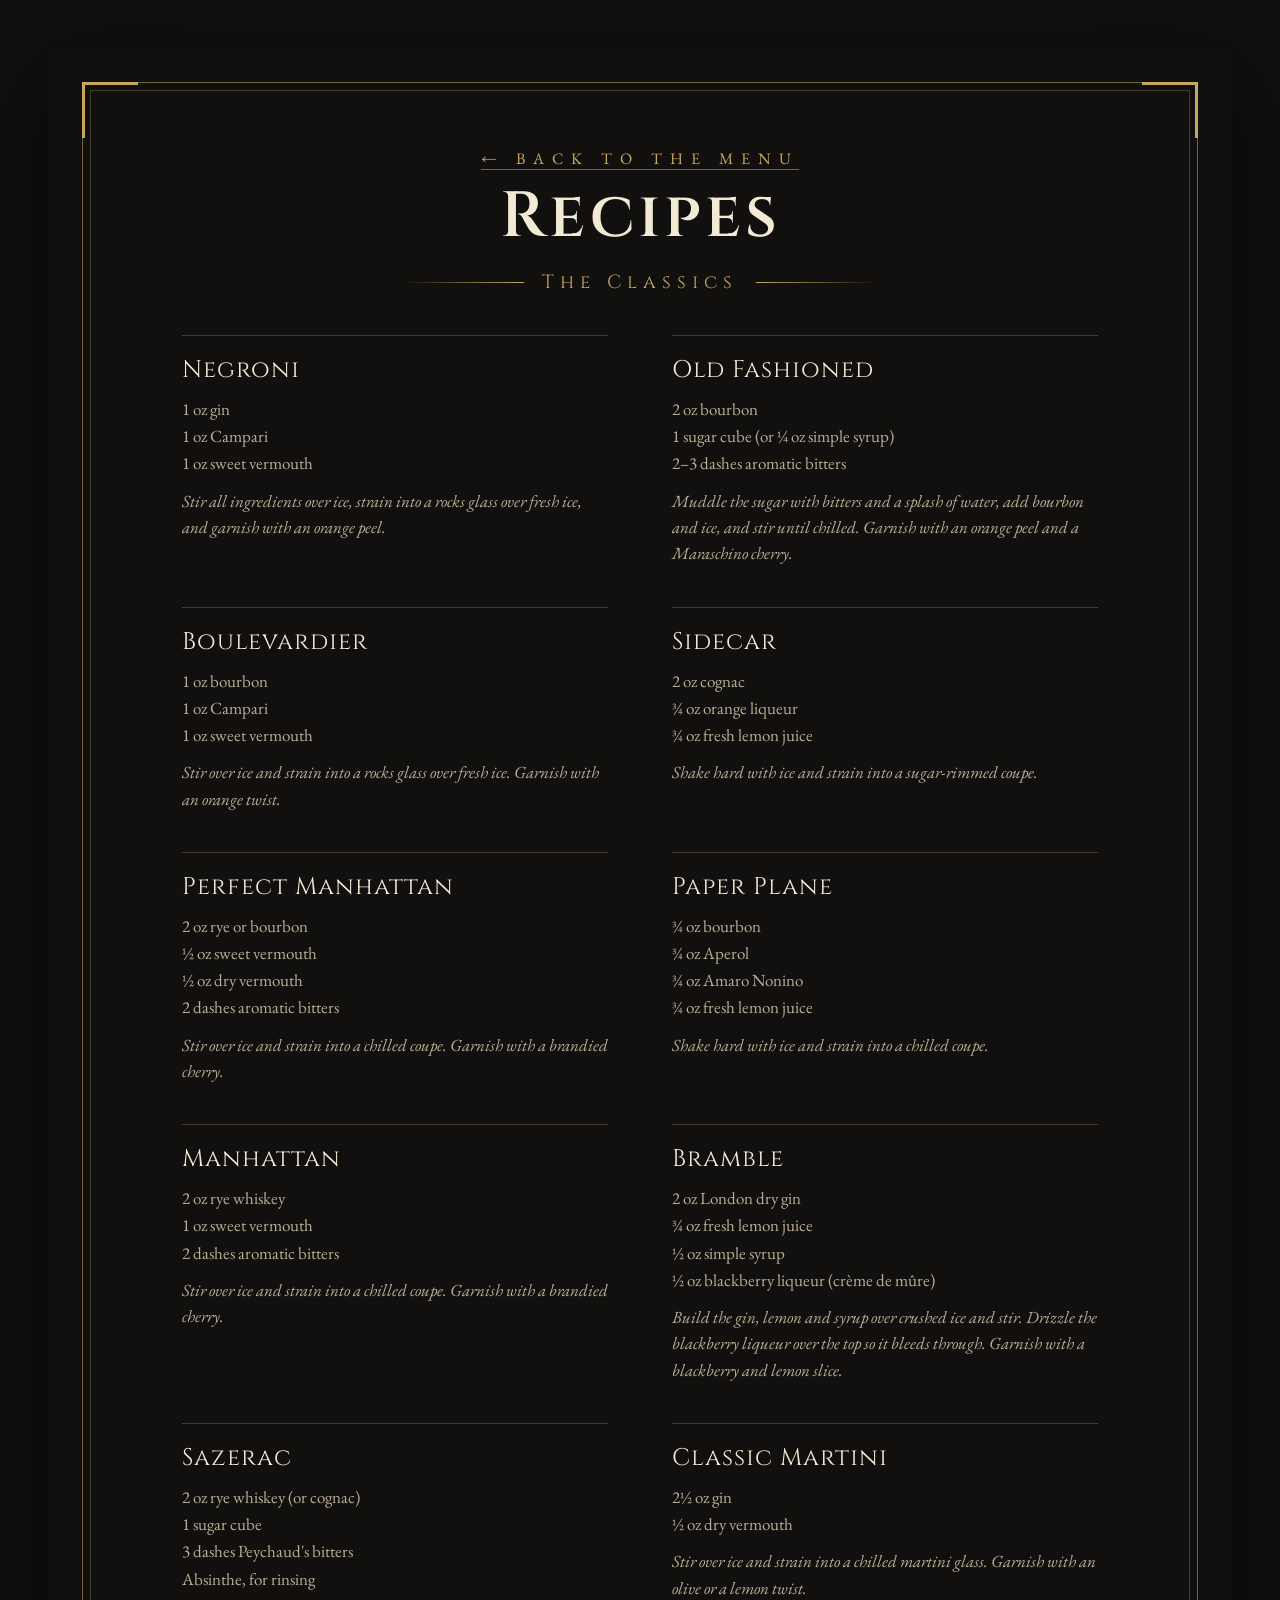
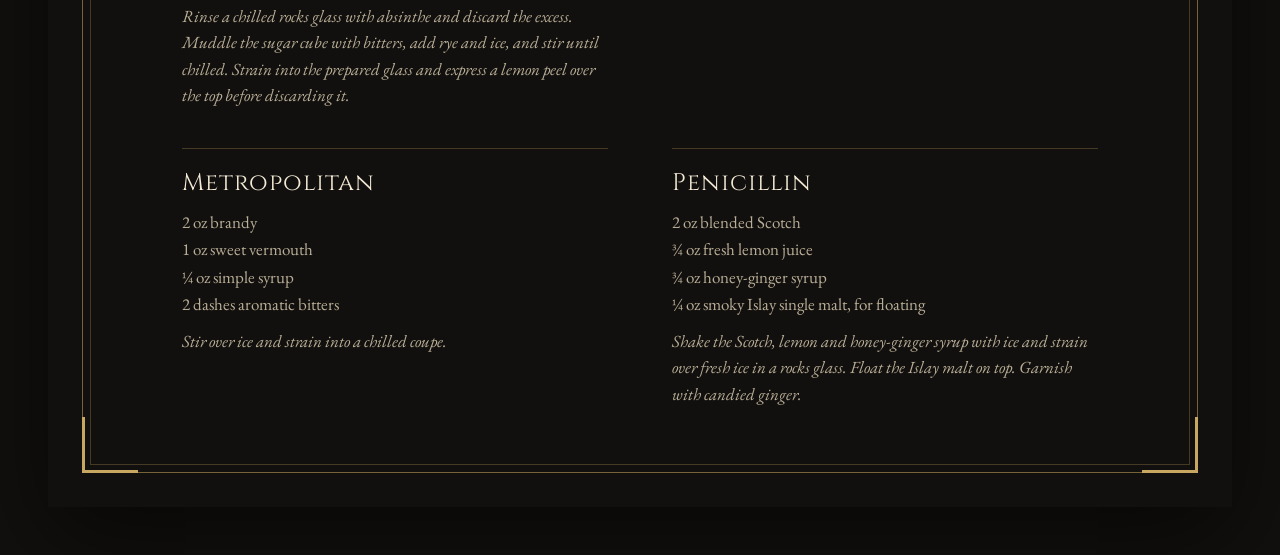
==== recipes.html @ 2276cbf9 "Add recipes page and link cocktail names to their recipe" ====
<!DOCTYPE html>
<html lang="en">
<head>
<meta charset="utf-8">
<meta name="viewport" content="width=device-width, initial-scale=1">
<title>Recipes — Mick's Speakeasy</title>
<meta name="description" content="Full recipes for the classic cocktails on the Mick's Speakeasy menu.">
<link rel="preconnect" href="https://fonts.googleapis.com">
<link rel="preconnect" href="https://fonts.gstatic.com" crossorigin>
<link href="https://fonts.googleapis.com/css2?family=Cinzel:wght@400;500;600&family=EB+Garamond:ital@0;1&display=swap" rel="stylesheet">
<link rel="stylesheet" href="styles.css">
</head>
<body>
  <main class="menu">
    <div class="frame frame--outer"></div>
    <div class="frame frame--inner"></div>
    <span class="corner corner--tl"></span>
    <span class="corner corner--tr"></span>
    <span class="corner corner--bl"></span>
    <span class="corner corner--br"></span>

    <div class="menu__content">
      <header class="menu__header">
        <p class="menu__established"><a class="back-link" href="index.html">&larr; Back to the Menu</a></p>
        <h1 class="menu__title">Recipes</h1>
        <div class="menu__subtitle">
          <span class="menu__rule menu__rule--left"></span>
          <span class="menu__section">The Classics</span>
          <span class="menu__rule menu__rule--right"></span>
        </div>
      </header>

      <div class="recipe__grid">
        <article class="recipe" id="negroni">
          <h2 class="recipe__name">Negroni</h2>
          <ul class="recipe__ingredients">
            <li>1 oz gin</li>
            <li>1 oz Campari</li>
            <li>1 oz sweet vermouth</li>
          </ul>
          <p class="recipe__method">Stir all ingredients over ice, strain into a rocks glass over fresh ice, and garnish with an orange peel.</p>
        </article>

        <article class="recipe" id="old-fashioned">
          <h2 class="recipe__name">Old Fashioned</h2>
          <ul class="recipe__ingredients">
            <li>2 oz bourbon</li>
            <li>1 sugar cube (or &frac14; oz simple syrup)</li>
            <li>2–3 dashes aromatic bitters</li>
          </ul>
          <p class="recipe__method">Muddle the sugar with bitters and a splash of water, add bourbon and ice, and stir until chilled. Garnish with an orange peel and a Maraschino cherry.</p>
        </article>

        <article class="recipe" id="boulevardier">
          <h2 class="recipe__name">Boulevardier</h2>
          <ul class="recipe__ingredients">
            <li>1 oz bourbon</li>
            <li>1 oz Campari</li>
            <li>1 oz sweet vermouth</li>
          </ul>
          <p class="recipe__method">Stir over ice and strain into a rocks glass over fresh ice. Garnish with an orange twist.</p>
        </article>

        <article class="recipe" id="sidecar">
          <h2 class="recipe__name">Sidecar</h2>
          <ul class="recipe__ingredients">
            <li>2 oz cognac</li>
            <li>&frac34; oz orange liqueur</li>
            <li>&frac34; oz fresh lemon juice</li>
          </ul>
          <p class="recipe__method">Shake hard with ice and strain into a sugar-rimmed coupe.</p>
        </article>

        <article class="recipe" id="perfect-manhattan">
          <h2 class="recipe__name">Perfect Manhattan</h2>
          <ul class="recipe__ingredients">
            <li>2 oz rye or bourbon</li>
            <li>&frac12; oz sweet vermouth</li>
            <li>&frac12; oz dry vermouth</li>
            <li>2 dashes aromatic bitters</li>
          </ul>
          <p class="recipe__method">Stir over ice and strain into a chilled coupe. Garnish with a brandied cherry.</p>
        </article>

        <article class="recipe" id="paper-plane">
          <h2 class="recipe__name">Paper Plane</h2>
          <ul class="recipe__ingredients">
            <li>&frac34; oz bourbon</li>
            <li>&frac34; oz Aperol</li>
            <li>&frac34; oz Amaro Nonino</li>
            <li>&frac34; oz fresh lemon juice</li>
          </ul>
          <p class="recipe__method">Shake hard with ice and strain into a chilled coupe.</p>
        </article>

        <article class="recipe" id="manhattan">
          <h2 class="recipe__name">Manhattan</h2>
          <ul class="recipe__ingredients">
            <li>2 oz rye whiskey</li>
            <li>1 oz sweet vermouth</li>
            <li>2 dashes aromatic bitters</li>
          </ul>
          <p class="recipe__method">Stir over ice and strain into a chilled coupe. Garnish with a brandied cherry.</p>
        </article>

        <article class="recipe" id="bramble">
          <h2 class="recipe__name">Bramble</h2>
          <ul class="recipe__ingredients">
            <li>2 oz London dry gin</li>
            <li>&frac34; oz fresh lemon juice</li>
            <li>&frac12; oz simple syrup</li>
            <li>&frac12; oz blackberry liqueur (crème de mûre)</li>
          </ul>
          <p class="recipe__method">Build the gin, lemon and syrup over crushed ice and stir. Drizzle the blackberry liqueur over the top so it bleeds through. Garnish with a blackberry and lemon slice.</p>
        </article>

        <article class="recipe" id="sazerac">
          <h2 class="recipe__name">Sazerac</h2>
          <ul class="recipe__ingredients">
            <li>2 oz rye whiskey (or cognac)</li>
            <li>1 sugar cube</li>
            <li>3 dashes Peychaud's bitters</li>
            <li>Absinthe, for rinsing</li>
          </ul>
          <p class="recipe__method">Rinse a chilled rocks glass with absinthe and discard the excess. Muddle the sugar cube with bitters, add rye and ice, and stir until chilled. Strain into the prepared glass and express a lemon peel over the top before discarding it.</p>
        </article>

        <article class="recipe" id="classic-martini">
          <h2 class="recipe__name">Classic Martini</h2>
          <ul class="recipe__ingredients">
            <li>2&frac12; oz gin</li>
            <li>&frac12; oz dry vermouth</li>
          </ul>
          <p class="recipe__method">Stir over ice and strain into a chilled martini glass. Garnish with an olive or a lemon twist.</p>
        </article>

        <article class="recipe" id="metropolitan">
          <h2 class="recipe__name">Metropolitan</h2>
          <ul class="recipe__ingredients">
            <li>2 oz brandy</li>
            <li>1 oz sweet vermouth</li>
            <li>&frac14; oz simple syrup</li>
            <li>2 dashes aromatic bitters</li>
          </ul>
          <p class="recipe__method">Stir over ice and strain into a chilled coupe.</p>
        </article>

        <article class="recipe" id="penicillin">
          <h2 class="recipe__name">Penicillin</h2>
          <ul class="recipe__ingredients">
            <li>2 oz blended Scotch</li>
            <li>&frac34; oz fresh lemon juice</li>
            <li>&frac34; oz honey-ginger syrup</li>
            <li>&frac14; oz smoky Islay single malt, for floating</li>
          </ul>
          <p class="recipe__method">Shake the Scotch, lemon and honey-ginger syrup with ice and strain over fresh ice in a rocks glass. Float the Islay malt on top. Garnish with candied ginger.</p>
        </article>
      </div>
    </div>
  </main>
</body>
</html>
---- styles.css ----
:root {
  --bg: #12100e;
  --gold: #c8a860;
  --gold-soft: rgba(200, 168, 96, 0.55);
  --gold-faint: rgba(200, 168, 96, 0.28);
  --cream: #f3ead6;
  --muted: #b9ae97;
}

* {
  margin: 0;
  padding: 0;
  box-sizing: border-box;
}

body {
  background: var(--bg);
  font-family: 'EB Garamond', serif;
  min-height: 100vh;
  display: flex;
  align-items: center;
  justify-content: center;
  padding: clamp(16px, 4vw, 48px);
}

.menu {
  position: relative;
  width: 100%;
  max-width: 1200px;
  background: var(--bg);
  box-shadow: 0 30px 90px rgba(0, 0, 0, 0.55);
}

.frame {
  position: absolute;
  pointer-events: none;
}

.frame--outer {
  inset: clamp(14px, 3vw, 34px);
  border: 1px solid var(--gold-soft);
}

.frame--inner {
  inset: clamp(18px, 3.6vw, 42px);
  border: 1px solid var(--gold-faint);
}

.corner {
  position: absolute;
  width: clamp(28px, 5vw, 56px);
  height: clamp(28px, 5vw, 56px);
  pointer-events: none;
}

.corner--tl {
  top: clamp(14px, 3vw, 34px);
  left: clamp(14px, 3vw, 34px);
  border-top: 3px solid var(--gold);
  border-left: 3px solid var(--gold);
}

.corner--tr {
  top: clamp(14px, 3vw, 34px);
  right: clamp(14px, 3vw, 34px);
  border-top: 3px solid var(--gold);
  border-right: 3px solid var(--gold);
}

.corner--bl {
  bottom: clamp(14px, 3vw, 34px);
  left: clamp(14px, 3vw, 34px);
  border-bottom: 3px solid var(--gold);
  border-left: 3px solid var(--gold);
}

.corner--br {
  bottom: clamp(14px, 3vw, 34px);
  right: clamp(14px, 3vw, 34px);
  border-bottom: 3px solid var(--gold);
  border-right: 3px solid var(--gold);
}

.menu__content {
  position: relative;
  padding: clamp(32px, 6vw, 58px) clamp(24px, 8vw, 92px);
  margin: clamp(18px, 3.6vw, 42px);
}

.menu__header {
  text-align: center;
  margin-bottom: clamp(24px, 4vw, 40px);
}

.menu__established {
  color: var(--gold);
  letter-spacing: 8px;
  font-size: clamp(11px, 1.6vw, 16px);
  text-transform: uppercase;
  margin-bottom: 16px;
}

.menu__title {
  font-family: 'Cinzel', serif;
  color: var(--cream);
  font-size: clamp(32px, 7vw, 64px);
  font-weight: 600;
  letter-spacing: 4px;
  line-height: 1;
}

.menu__subtitle {
  display: flex;
  align-items: center;
  justify-content: center;
  gap: 18px;
  margin-top: 20px;
}

.menu__rule {
  height: 1px;
  width: clamp(40px, 10vw, 120px);
}

.menu__rule--left {
  background: linear-gradient(90deg, transparent, var(--gold));
}

.menu__rule--right {
  background: linear-gradient(270deg, transparent, var(--gold));
}

.menu__section {
  color: var(--gold);
  font-family: 'Cinzel', serif;
  letter-spacing: 6px;
  font-size: clamp(13px, 2vw, 19px);
  white-space: nowrap;
}

.menu__columns {
  display: grid;
  grid-template-columns: 1fr 1px 1fr;
  column-gap: clamp(24px, 5vw, 64px);
}

.menu__divider {
  background: linear-gradient(var(--bg), rgba(200, 168, 96, 0.5), var(--bg));
}

.menu__list {
  list-style: none;
  display: flex;
  flex-direction: column;
  gap: 30px;
}

.cocktail__name {
  font-family: 'Cinzel', serif;
  color: var(--cream);
  font-size: clamp(20px, 3vw, 27px);
  letter-spacing: 1px;
  font-weight: 400;
}

.cocktail__desc {
  color: var(--muted);
  font-size: clamp(15px, 2vw, 19px);
  font-style: italic;
  margin-top: 6px;
  line-height: 1.45;
}

.cocktail__link {
  color: inherit;
  text-decoration: none;
  border-bottom: 1px solid transparent;
  transition: color 0.2s ease, border-color 0.2s ease;
}

.cocktail__link:hover,
.cocktail__link:focus-visible {
  color: var(--gold);
  border-bottom-color: var(--gold-soft);
}

.back-link {
  color: var(--gold);
  text-decoration: none;
  border-bottom: 1px solid var(--gold-soft);
}

.back-link:hover,
.back-link:focus-visible {
  color: var(--cream);
  border-bottom-color: var(--gold);
}

.recipe__grid {
  display: grid;
  grid-template-columns: repeat(2, 1fr);
  column-gap: clamp(24px, 5vw, 64px);
  row-gap: clamp(28px, 4vw, 40px);
}

.recipe {
  border-top: 1px solid var(--gold-faint);
  padding-top: 18px;
}

.recipe__name {
  font-family: 'Cinzel', serif;
  color: var(--cream);
  font-size: clamp(19px, 2.6vw, 24px);
  letter-spacing: 1px;
  font-weight: 400;
  margin-bottom: 10px;
}

.recipe__ingredients {
  list-style: none;
  color: var(--muted);
  font-size: clamp(14px, 1.8vw, 17px);
  line-height: 1.6;
  margin-bottom: 10px;
}

.recipe__method {
  color: var(--muted);
  font-size: clamp(14px, 1.8vw, 17px);
  font-style: italic;
  line-height: 1.55;
}

@media (max-width: 720px) {
  .recipe__grid {
    grid-template-columns: 1fr;
  }

  .recipe__ingredients,
  .recipe__method {
    color: #dcd3bf;
    font-size: 18px;
  }
}

@media (max-width: 720px) {
  .menu__columns {
    grid-template-columns: 1fr;
  }

  .menu__divider {
    display: none;
  }

  .menu__list:first-of-type {
    margin-bottom: 30px;
  }

  .corner {
    display: none;
  }

  .cocktail__desc {
    color: #dcd3bf;
    font-size: 20px;
  }
}
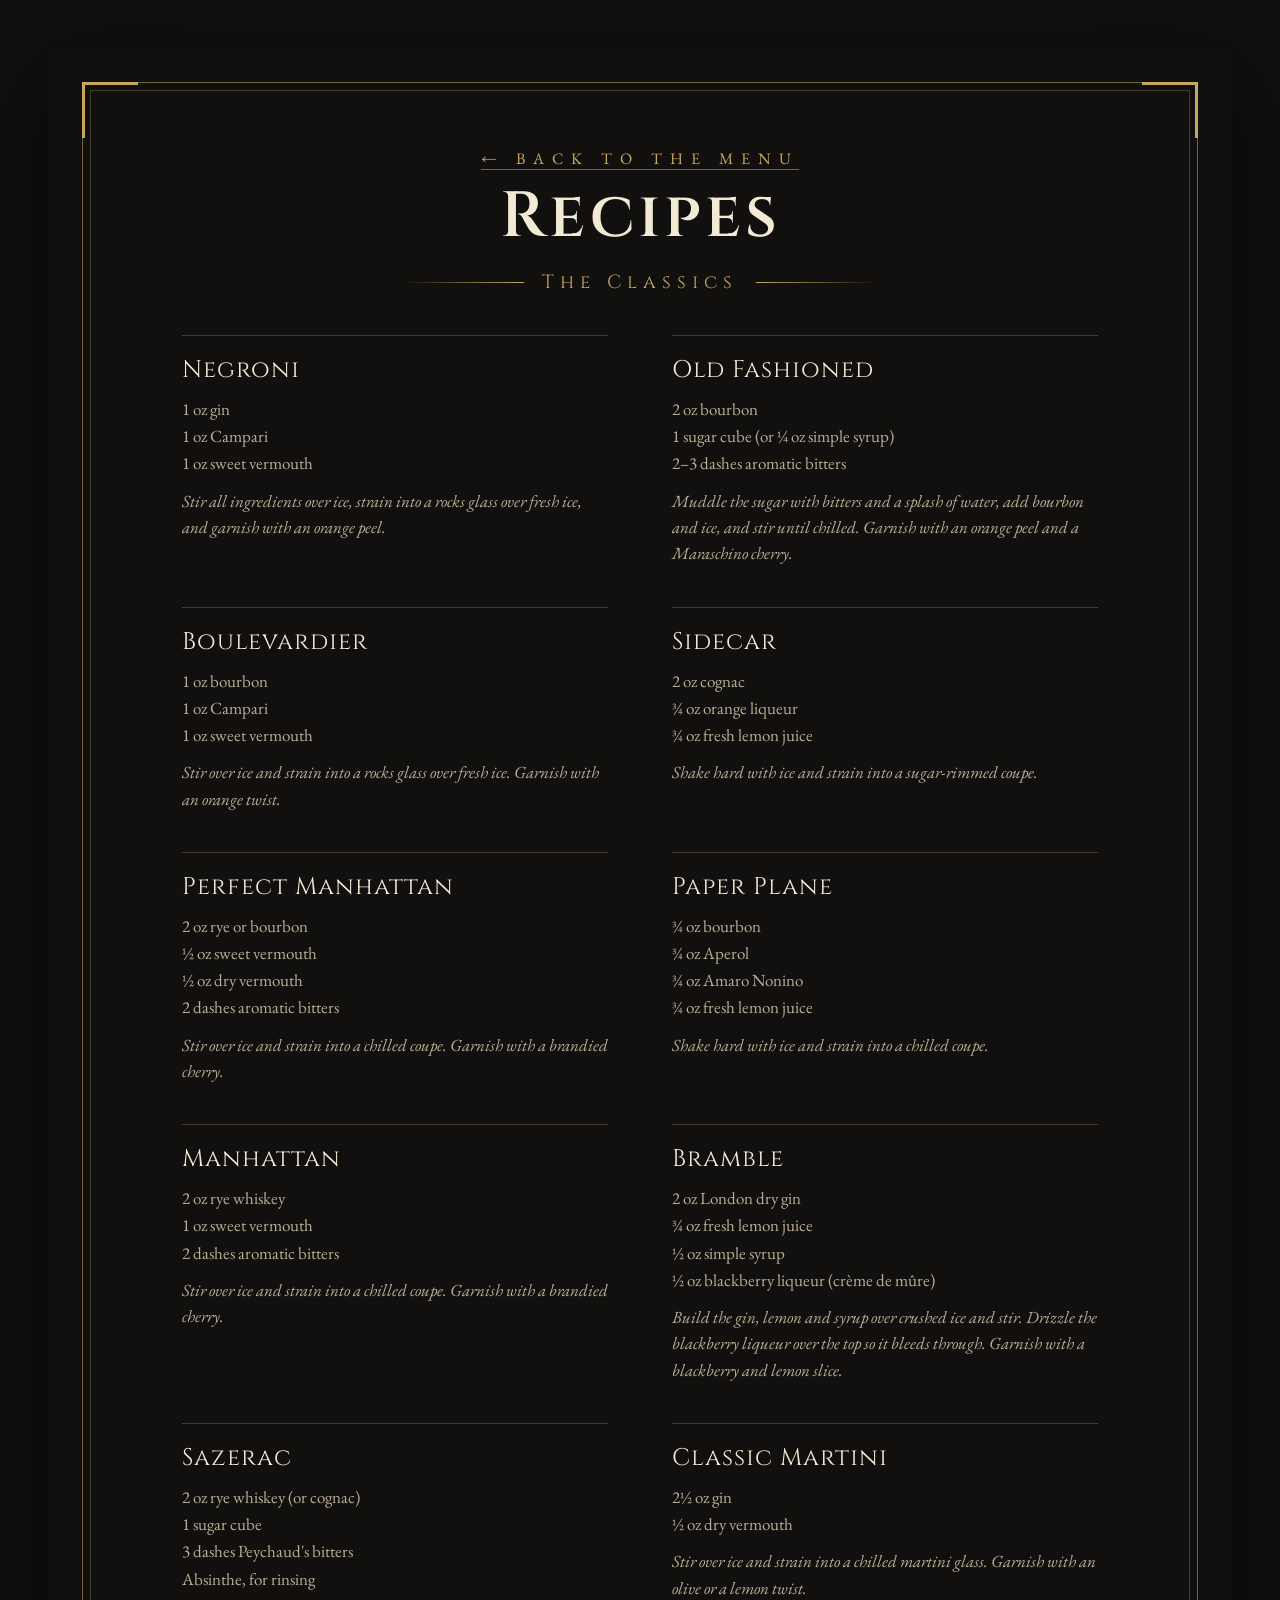
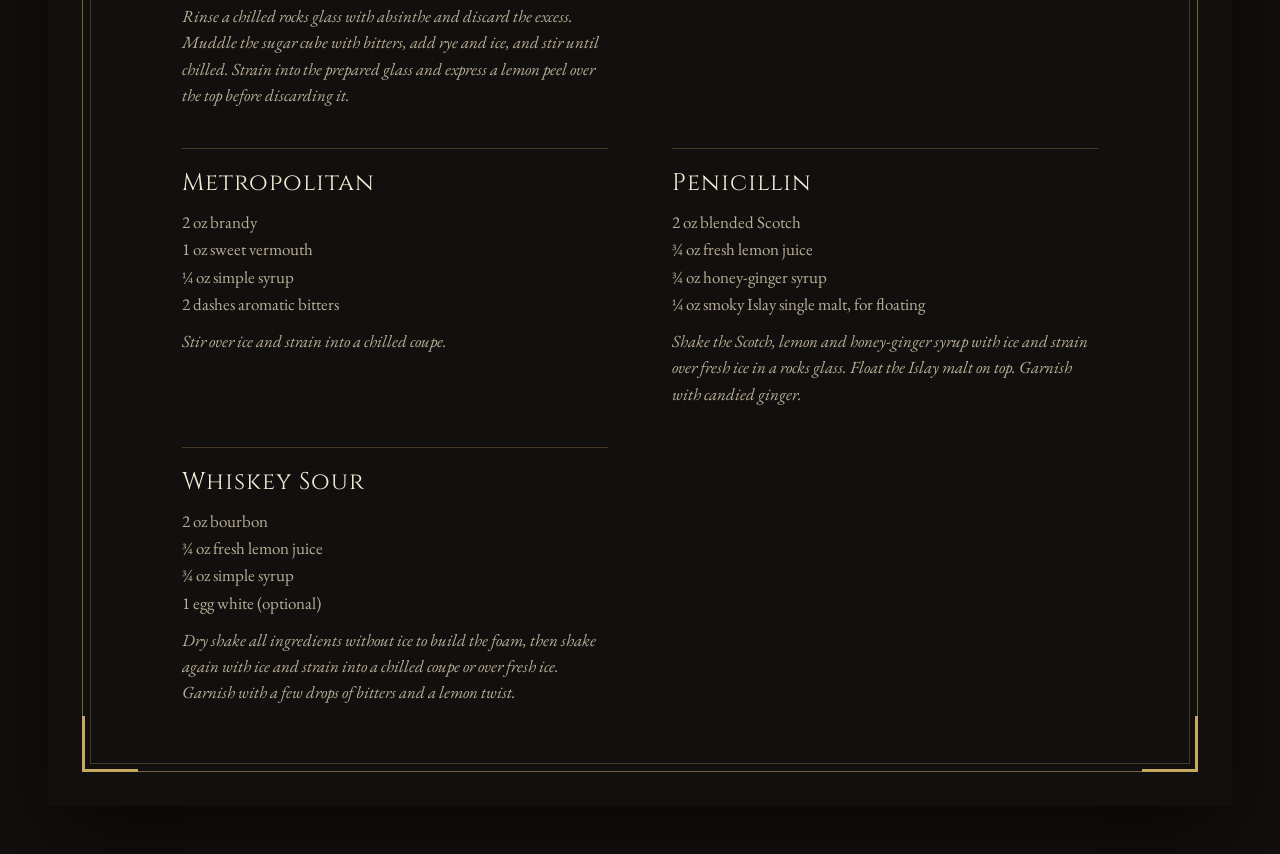
==== commit 739b0b26: "Add Whiskey Sour to menu and recipes" ====
--- a/recipes.html
+++ b/recipes.html
@@ -155,6 +155,17 @@
           </ul>
           <p class="recipe__method">Shake the Scotch, lemon and honey-ginger syrup with ice and strain over fresh ice in a rocks glass. Float the Islay malt on top. Garnish with candied ginger.</p>
         </article>
+
+        <article class="recipe" id="whiskey-sour">
+          <h2 class="recipe__name">Whiskey Sour</h2>
+          <ul class="recipe__ingredients">
+            <li>2 oz bourbon</li>
+            <li>&frac34; oz fresh lemon juice</li>
+            <li>&frac34; oz simple syrup</li>
+            <li>1 egg white (optional)</li>
+          </ul>
+          <p class="recipe__method">Dry shake all ingredients without ice to build the foam, then shake again with ice and strain into a chilled coupe or over fresh ice. Garnish with a few drops of bitters and a lemon twist.</p>
+        </article>
       </div>
     </div>
   </main>
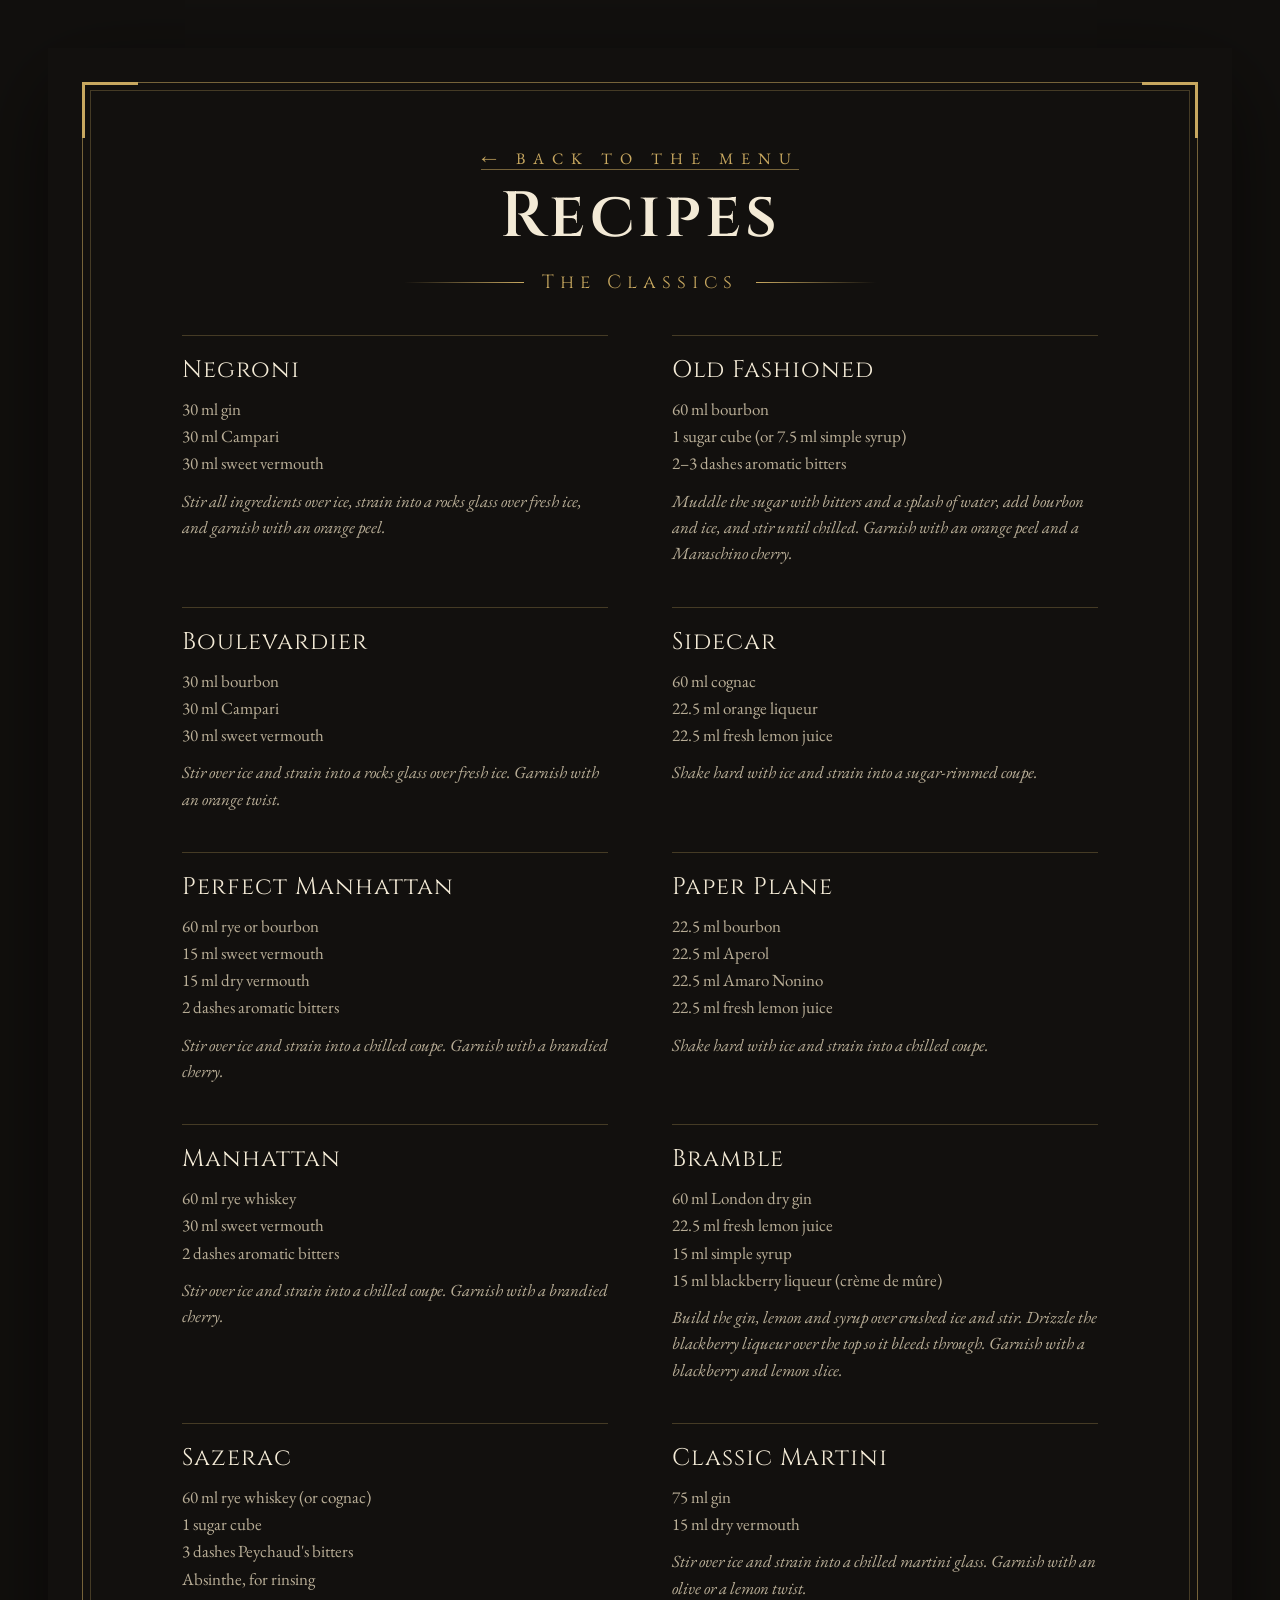
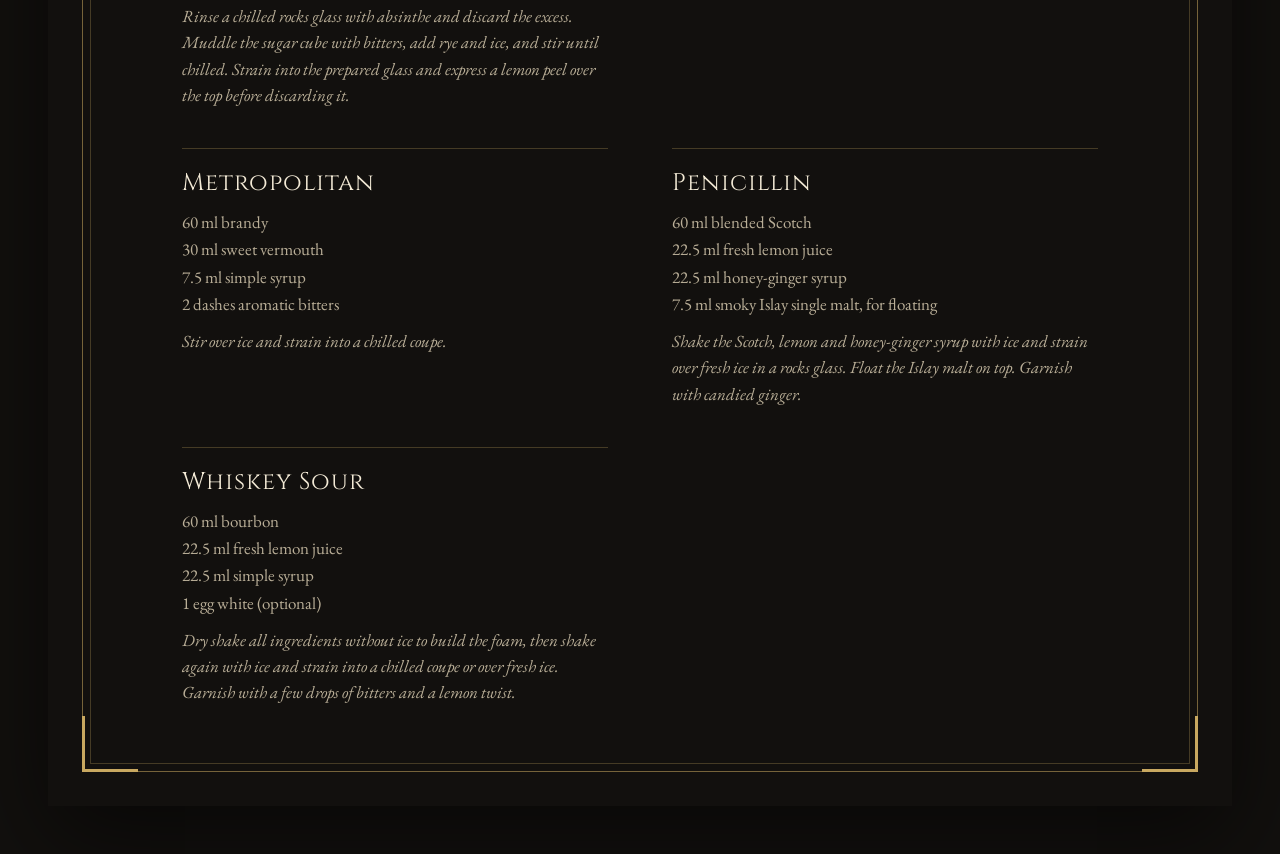
==== commit b67a2af2: "Convert recipe measurements to metric (ml)" ====
--- a/recipes.html
+++ b/recipes.html
@@ -4,6 +4,7 @@
 <meta charset="utf-8">
 <meta name="viewport" content="width=device-width, initial-scale=1">
 <title>Recipes — Mick's Speakeasy</title>
+<link rel="icon" type="image/svg+xml" href="favicon.svg">
 <meta name="description" content="Full recipes for the classic cocktails on the Mick's Speakeasy menu.">
 <link rel="preconnect" href="https://fonts.googleapis.com">
 <link rel="preconnect" href="https://fonts.gstatic.com" crossorigin>
@@ -34,9 +35,9 @@
         <article class="recipe" id="negroni">
           <h2 class="recipe__name">Negroni</h2>
           <ul class="recipe__ingredients">
-            <li>1 oz gin</li>
-            <li>1 oz Campari</li>
-            <li>1 oz sweet vermouth</li>
+            <li>30 ml gin</li>
+            <li>30 ml Campari</li>
+            <li>30 ml sweet vermouth</li>
           </ul>
           <p class="recipe__method">Stir all ingredients over ice, strain into a rocks glass over fresh ice, and garnish with an orange peel.</p>
         </article>
@@ -44,8 +45,8 @@
         <article class="recipe" id="old-fashioned">
           <h2 class="recipe__name">Old Fashioned</h2>
           <ul class="recipe__ingredients">
-            <li>2 oz bourbon</li>
-            <li>1 sugar cube (or &frac14; oz simple syrup)</li>
+            <li>60 ml bourbon</li>
+            <li>1 sugar cube (or 7.5 ml simple syrup)</li>
             <li>2–3 dashes aromatic bitters</li>
           </ul>
           <p class="recipe__method">Muddle the sugar with bitters and a splash of water, add bourbon and ice, and stir until chilled. Garnish with an orange peel and a Maraschino cherry.</p>
@@ -54,9 +55,9 @@
         <article class="recipe" id="boulevardier">
           <h2 class="recipe__name">Boulevardier</h2>
           <ul class="recipe__ingredients">
-            <li>1 oz bourbon</li>
-            <li>1 oz Campari</li>
-            <li>1 oz sweet vermouth</li>
+            <li>30 ml bourbon</li>
+            <li>30 ml Campari</li>
+            <li>30 ml sweet vermouth</li>
           </ul>
           <p class="recipe__method">Stir over ice and strain into a rocks glass over fresh ice. Garnish with an orange twist.</p>
         </article>
@@ -64,9 +65,9 @@
         <article class="recipe" id="sidecar">
           <h2 class="recipe__name">Sidecar</h2>
           <ul class="recipe__ingredients">
-            <li>2 oz cognac</li>
-            <li>&frac34; oz orange liqueur</li>
-            <li>&frac34; oz fresh lemon juice</li>
+            <li>60 ml cognac</li>
+            <li>22.5 ml orange liqueur</li>
+            <li>22.5 ml fresh lemon juice</li>
           </ul>
           <p class="recipe__method">Shake hard with ice and strain into a sugar-rimmed coupe.</p>
         </article>
@@ -74,9 +75,9 @@
         <article class="recipe" id="perfect-manhattan">
           <h2 class="recipe__name">Perfect Manhattan</h2>
           <ul class="recipe__ingredients">
-            <li>2 oz rye or bourbon</li>
-            <li>&frac12; oz sweet vermouth</li>
-            <li>&frac12; oz dry vermouth</li>
+            <li>60 ml rye or bourbon</li>
+            <li>15 ml sweet vermouth</li>
+            <li>15 ml dry vermouth</li>
             <li>2 dashes aromatic bitters</li>
           </ul>
           <p class="recipe__method">Stir over ice and strain into a chilled coupe. Garnish with a brandied cherry.</p>
@@ -85,10 +86,10 @@
         <article class="recipe" id="paper-plane">
           <h2 class="recipe__name">Paper Plane</h2>
           <ul class="recipe__ingredients">
-            <li>&frac34; oz bourbon</li>
-            <li>&frac34; oz Aperol</li>
-            <li>&frac34; oz Amaro Nonino</li>
-            <li>&frac34; oz fresh lemon juice</li>
+            <li>22.5 ml bourbon</li>
+            <li>22.5 ml Aperol</li>
+            <li>22.5 ml Amaro Nonino</li>
+            <li>22.5 ml fresh lemon juice</li>
           </ul>
           <p class="recipe__method">Shake hard with ice and strain into a chilled coupe.</p>
         </article>
@@ -96,8 +97,8 @@
         <article class="recipe" id="manhattan">
           <h2 class="recipe__name">Manhattan</h2>
           <ul class="recipe__ingredients">
-            <li>2 oz rye whiskey</li>
-            <li>1 oz sweet vermouth</li>
+            <li>60 ml rye whiskey</li>
+            <li>30 ml sweet vermouth</li>
             <li>2 dashes aromatic bitters</li>
           </ul>
           <p class="recipe__method">Stir over ice and strain into a chilled coupe. Garnish with a brandied cherry.</p>
@@ -106,10 +107,10 @@
         <article class="recipe" id="bramble">
           <h2 class="recipe__name">Bramble</h2>
           <ul class="recipe__ingredients">
-            <li>2 oz London dry gin</li>
-            <li>&frac34; oz fresh lemon juice</li>
-            <li>&frac12; oz simple syrup</li>
-            <li>&frac12; oz blackberry liqueur (crème de mûre)</li>
+            <li>60 ml London dry gin</li>
+            <li>22.5 ml fresh lemon juice</li>
+            <li>15 ml simple syrup</li>
+            <li>15 ml blackberry liqueur (crème de mûre)</li>
           </ul>
           <p class="recipe__method">Build the gin, lemon and syrup over crushed ice and stir. Drizzle the blackberry liqueur over the top so it bleeds through. Garnish with a blackberry and lemon slice.</p>
         </article>
@@ -117,7 +118,7 @@
         <article class="recipe" id="sazerac">
           <h2 class="recipe__name">Sazerac</h2>
           <ul class="recipe__ingredients">
-            <li>2 oz rye whiskey (or cognac)</li>
+            <li>60 ml rye whiskey (or cognac)</li>
             <li>1 sugar cube</li>
             <li>3 dashes Peychaud's bitters</li>
             <li>Absinthe, for rinsing</li>
@@ -128,8 +129,8 @@
         <article class="recipe" id="classic-martini">
           <h2 class="recipe__name">Classic Martini</h2>
           <ul class="recipe__ingredients">
-            <li>2&frac12; oz gin</li>
-            <li>&frac12; oz dry vermouth</li>
+            <li>75 ml gin</li>
+            <li>15 ml dry vermouth</li>
           </ul>
           <p class="recipe__method">Stir over ice and strain into a chilled martini glass. Garnish with an olive or a lemon twist.</p>
         </article>
@@ -137,9 +138,9 @@
         <article class="recipe" id="metropolitan">
           <h2 class="recipe__name">Metropolitan</h2>
           <ul class="recipe__ingredients">
-            <li>2 oz brandy</li>
-            <li>1 oz sweet vermouth</li>
-            <li>&frac14; oz simple syrup</li>
+            <li>60 ml brandy</li>
+            <li>30 ml sweet vermouth</li>
+            <li>7.5 ml simple syrup</li>
             <li>2 dashes aromatic bitters</li>
           </ul>
           <p class="recipe__method">Stir over ice and strain into a chilled coupe.</p>
@@ -148,10 +149,10 @@
         <article class="recipe" id="penicillin">
           <h2 class="recipe__name">Penicillin</h2>
           <ul class="recipe__ingredients">
-            <li>2 oz blended Scotch</li>
-            <li>&frac34; oz fresh lemon juice</li>
-            <li>&frac34; oz honey-ginger syrup</li>
-            <li>&frac14; oz smoky Islay single malt, for floating</li>
+            <li>60 ml blended Scotch</li>
+            <li>22.5 ml fresh lemon juice</li>
+            <li>22.5 ml honey-ginger syrup</li>
+            <li>7.5 ml smoky Islay single malt, for floating</li>
           </ul>
           <p class="recipe__method">Shake the Scotch, lemon and honey-ginger syrup with ice and strain over fresh ice in a rocks glass. Float the Islay malt on top. Garnish with candied ginger.</p>
         </article>
@@ -159,9 +160,9 @@
         <article class="recipe" id="whiskey-sour">
           <h2 class="recipe__name">Whiskey Sour</h2>
           <ul class="recipe__ingredients">
-            <li>2 oz bourbon</li>
-            <li>&frac34; oz fresh lemon juice</li>
-            <li>&frac34; oz simple syrup</li>
+            <li>60 ml bourbon</li>
+            <li>22.5 ml fresh lemon juice</li>
+            <li>22.5 ml simple syrup</li>
             <li>1 egg white (optional)</li>
           </ul>
           <p class="recipe__method">Dry shake all ingredients without ice to build the foam, then shake again with ice and strain into a chilled coupe or over fresh ice. Garnish with a few drops of bitters and a lemon twist.</p>
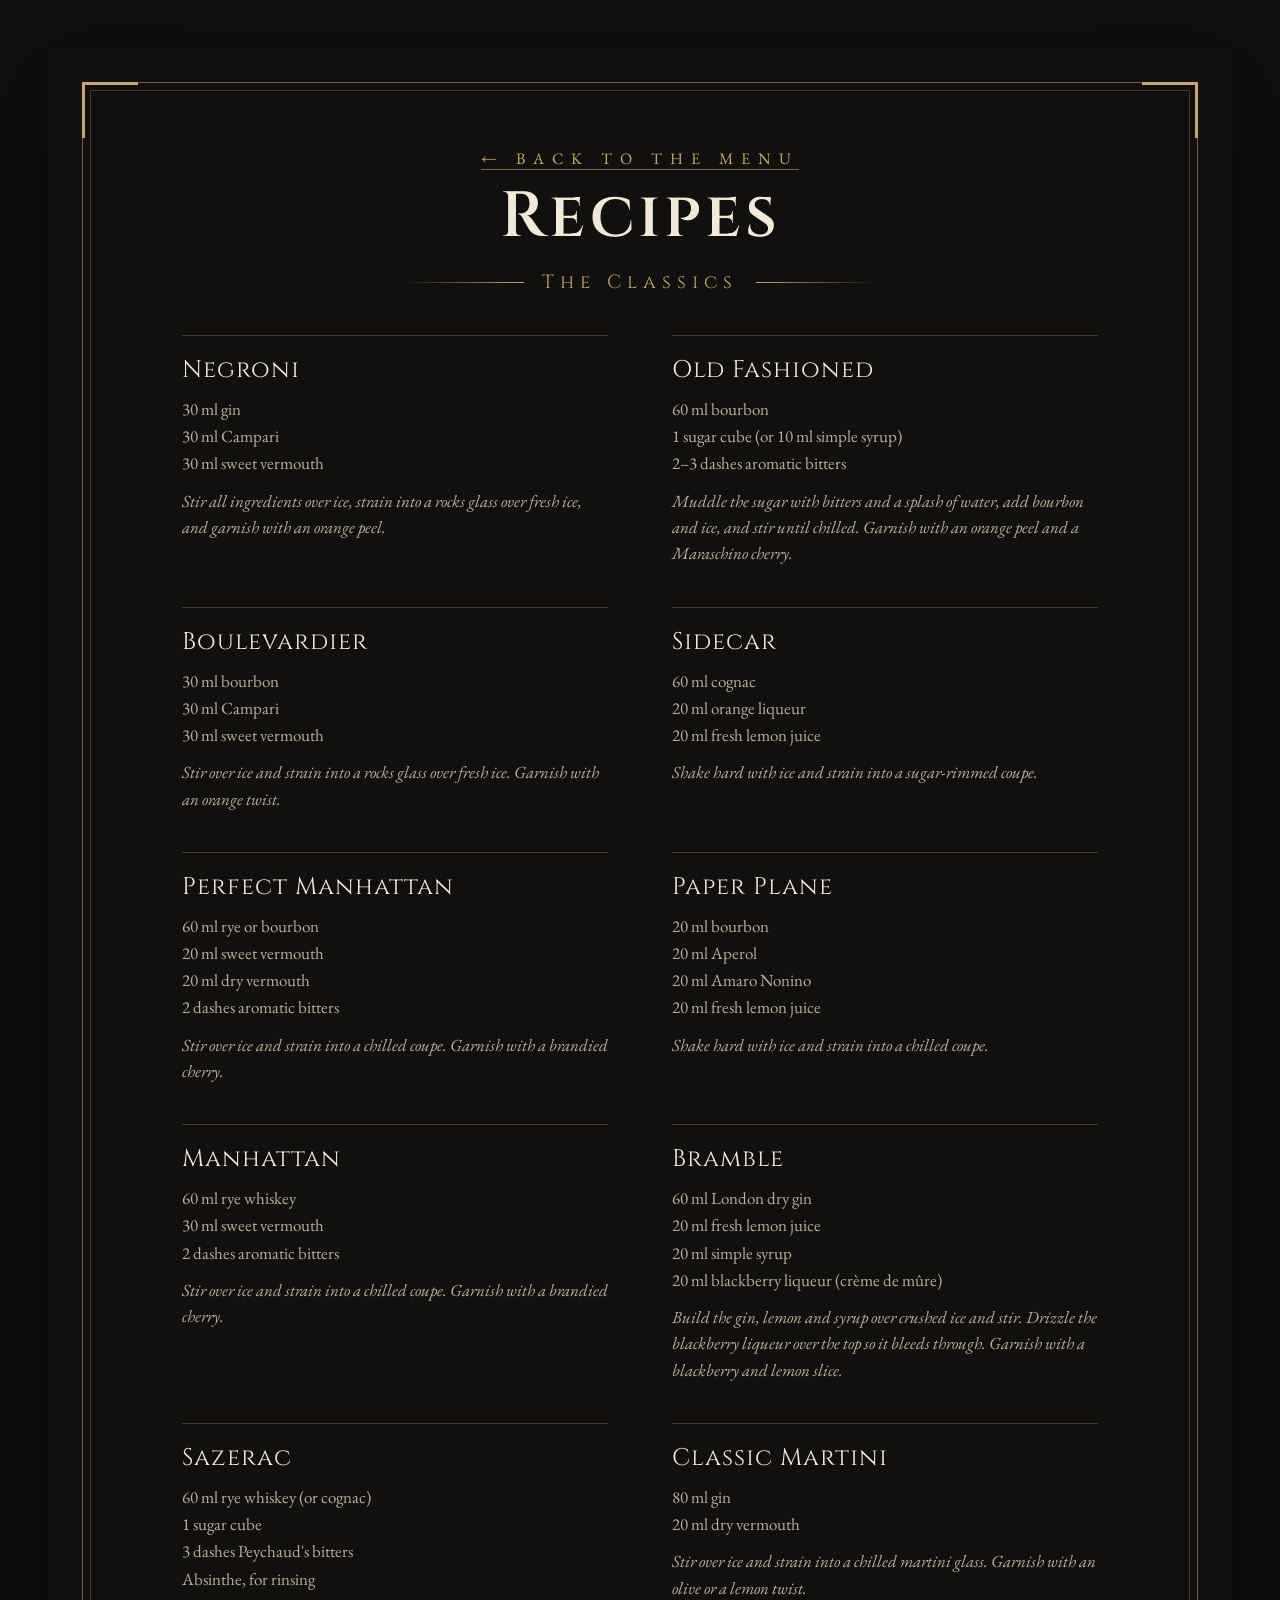
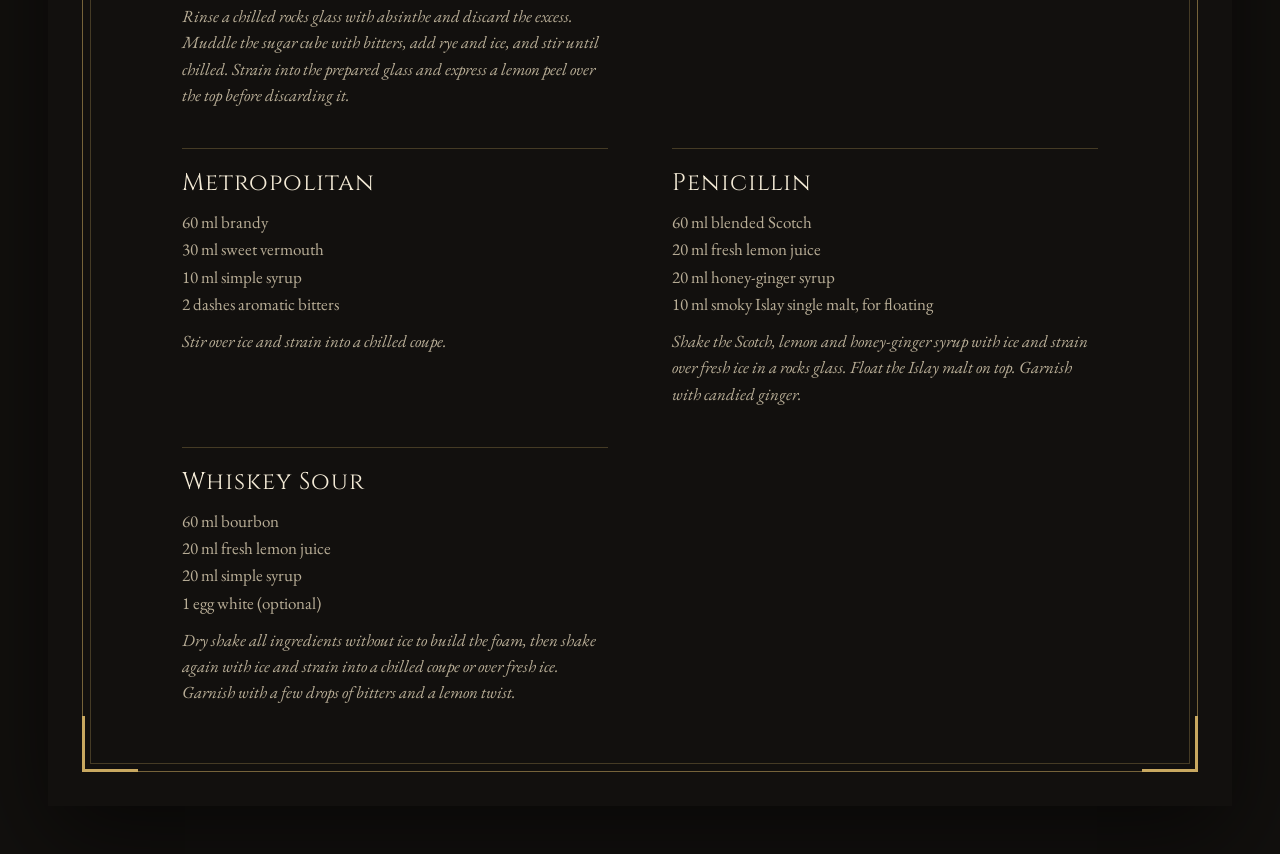
==== commit 84f6d2ed: "Round recipe measurements to nearest 10ml" ====
--- a/recipes.html
+++ b/recipes.html
@@ -46,7 +46,7 @@
           <h2 class="recipe__name">Old Fashioned</h2>
           <ul class="recipe__ingredients">
             <li>60 ml bourbon</li>
-            <li>1 sugar cube (or 7.5 ml simple syrup)</li>
+            <li>1 sugar cube (or 10 ml simple syrup)</li>
             <li>2–3 dashes aromatic bitters</li>
           </ul>
           <p class="recipe__method">Muddle the sugar with bitters and a splash of water, add bourbon and ice, and stir until chilled. Garnish with an orange peel and a Maraschino cherry.</p>
@@ -66,8 +66,8 @@
           <h2 class="recipe__name">Sidecar</h2>
           <ul class="recipe__ingredients">
             <li>60 ml cognac</li>
-            <li>22.5 ml orange liqueur</li>
-            <li>22.5 ml fresh lemon juice</li>
+            <li>20 ml orange liqueur</li>
+            <li>20 ml fresh lemon juice</li>
           </ul>
           <p class="recipe__method">Shake hard with ice and strain into a sugar-rimmed coupe.</p>
         </article>
@@ -76,8 +76,8 @@
           <h2 class="recipe__name">Perfect Manhattan</h2>
           <ul class="recipe__ingredients">
             <li>60 ml rye or bourbon</li>
-            <li>15 ml sweet vermouth</li>
-            <li>15 ml dry vermouth</li>
+            <li>20 ml sweet vermouth</li>
+            <li>20 ml dry vermouth</li>
             <li>2 dashes aromatic bitters</li>
           </ul>
           <p class="recipe__method">Stir over ice and strain into a chilled coupe. Garnish with a brandied cherry.</p>
@@ -86,10 +86,10 @@
         <article class="recipe" id="paper-plane">
           <h2 class="recipe__name">Paper Plane</h2>
           <ul class="recipe__ingredients">
-            <li>22.5 ml bourbon</li>
-            <li>22.5 ml Aperol</li>
-            <li>22.5 ml Amaro Nonino</li>
-            <li>22.5 ml fresh lemon juice</li>
+            <li>20 ml bourbon</li>
+            <li>20 ml Aperol</li>
+            <li>20 ml Amaro Nonino</li>
+            <li>20 ml fresh lemon juice</li>
           </ul>
           <p class="recipe__method">Shake hard with ice and strain into a chilled coupe.</p>
         </article>
@@ -108,9 +108,9 @@
           <h2 class="recipe__name">Bramble</h2>
           <ul class="recipe__ingredients">
             <li>60 ml London dry gin</li>
-            <li>22.5 ml fresh lemon juice</li>
-            <li>15 ml simple syrup</li>
-            <li>15 ml blackberry liqueur (crème de mûre)</li>
+            <li>20 ml fresh lemon juice</li>
+            <li>20 ml simple syrup</li>
+            <li>20 ml blackberry liqueur (crème de mûre)</li>
           </ul>
           <p class="recipe__method">Build the gin, lemon and syrup over crushed ice and stir. Drizzle the blackberry liqueur over the top so it bleeds through. Garnish with a blackberry and lemon slice.</p>
         </article>
@@ -129,8 +129,8 @@
         <article class="recipe" id="classic-martini">
           <h2 class="recipe__name">Classic Martini</h2>
           <ul class="recipe__ingredients">
-            <li>75 ml gin</li>
-            <li>15 ml dry vermouth</li>
+            <li>80 ml gin</li>
+            <li>20 ml dry vermouth</li>
           </ul>
           <p class="recipe__method">Stir over ice and strain into a chilled martini glass. Garnish with an olive or a lemon twist.</p>
         </article>
@@ -140,7 +140,7 @@
           <ul class="recipe__ingredients">
             <li>60 ml brandy</li>
             <li>30 ml sweet vermouth</li>
-            <li>7.5 ml simple syrup</li>
+            <li>10 ml simple syrup</li>
             <li>2 dashes aromatic bitters</li>
           </ul>
           <p class="recipe__method">Stir over ice and strain into a chilled coupe.</p>
@@ -150,9 +150,9 @@
           <h2 class="recipe__name">Penicillin</h2>
           <ul class="recipe__ingredients">
             <li>60 ml blended Scotch</li>
-            <li>22.5 ml fresh lemon juice</li>
-            <li>22.5 ml honey-ginger syrup</li>
-            <li>7.5 ml smoky Islay single malt, for floating</li>
+            <li>20 ml fresh lemon juice</li>
+            <li>20 ml honey-ginger syrup</li>
+            <li>10 ml smoky Islay single malt, for floating</li>
           </ul>
           <p class="recipe__method">Shake the Scotch, lemon and honey-ginger syrup with ice and strain over fresh ice in a rocks glass. Float the Islay malt on top. Garnish with candied ginger.</p>
         </article>
@@ -161,8 +161,8 @@
           <h2 class="recipe__name">Whiskey Sour</h2>
           <ul class="recipe__ingredients">
             <li>60 ml bourbon</li>
-            <li>22.5 ml fresh lemon juice</li>
-            <li>22.5 ml simple syrup</li>
+            <li>20 ml fresh lemon juice</li>
+            <li>20 ml simple syrup</li>
             <li>1 egg white (optional)</li>
           </ul>
           <p class="recipe__method">Dry shake all ingredients without ice to build the foam, then shake again with ice and strain into a chilled coupe or over fresh ice. Garnish with a few drops of bitters and a lemon twist.</p>
